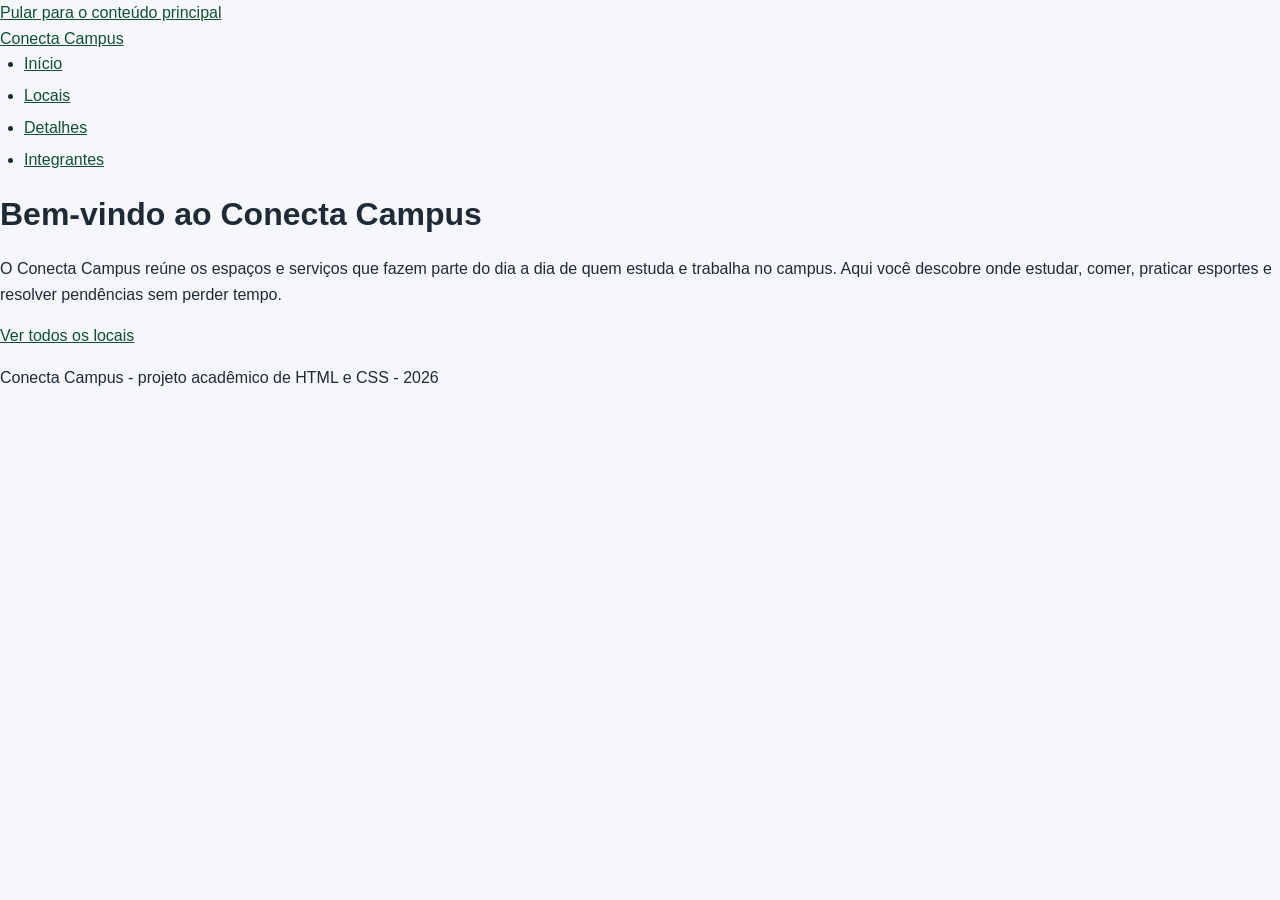
==== index.html @ 3251c841 "comecei a montar a pagina inicial" ====
<!--
INTEGRANTES DO GRUPO
RM574943-ENZO BARBOSA FRASCA
RM575056-EVERSON DOMINGOS JUNIOR
RM575724-JOÃO GABRIEL DA SILVA LEITE
RM574448-CARLOS EDUARDO SCHMIDT COHEN
RM574414-MIGUEL FREIRE TREVISAN
-->
<!DOCTYPE html>
<html lang="pt-BR">
<head>
  <meta charset="UTF-8">
  <meta name="viewport" content="width=device-width, initial-scale=1.0">
  <meta name="description" content="Conecta Campus - apresentação do projeto e dos espaços do campus.">
  <title>Início - Conecta Campus</title>
  <link rel="stylesheet" href="css/style.css">
</head>
<body>

  <a class="pular" href="#conteudo">Pular para o conteúdo principal</a>

  <!-- Cabeçalho (padrão do site) -->
  <header class="cabecalho">
    <div class="container">
      <a href="index.html" class="logo">Conecta <span>Campus</span></a>
      <nav aria-label="Menu principal">
        <ul class="menu">
          <li><a href="index.html" class="ativo">Início</a></li>
          <li><a href="locais.html">Locais</a></li>
          <li><a href="detalhes.html">Detalhes</a></li>
          <li><a href="integrantes.html">Integrantes</a></li>
        </ul>
      </nav>
    </div>
  </header>

  <main id="conteudo">

    <section class="hero">
      <div class="container">
        <h1>Bem-vindo ao Conecta Campus</h1>
        <p>O Conecta Campus reúne os espaços e serviços que fazem parte do dia a dia de quem estuda
        e trabalha no campus. Aqui você descobre onde estudar, comer, praticar esportes e resolver
        pendências sem perder tempo.</p>
        <p><a class="botao" href="locais.html">Ver todos os locais</a></p>
      </div>
    </section>

  </main>

  <!-- Rodapé (padrão do site) -->
  <footer class="rodape">
    <div class="container">
      <p>Conecta Campus - projeto acadêmico de HTML e CSS - 2026</p>
    </div>
  </footer>

</body>
</html>
---- css/style.css ----
/*
INTEGRANTES DO GRUPO
RM574943-ENZO BARBOSA FRASCA
RM575056-EVERSON DOMINGOS JUNIOR
RM575724-JOÃO GABRIEL DA SILVA LEITE
RM574448-CARLOS EDUARDO SCHMIDT COHEN
RM574414-MIGUEL FREIRE TREVISAN
*/

/* Reset */
* {
  margin: 0;
  padding: 0;
  box-sizing: border-box;
}

/* Base da tipografia */
html {
  font-size: 100%;
}

body {
  font-family: Arial, Helvetica, sans-serif;
  font-size: 1rem;
  line-height: 1.6;
  color: #1f2a37;
  background-color: #f5f7fa;
}

h1 {
  font-size: 2rem;
  margin-bottom: 1rem;
}

h2 {
  font-size: 1.5rem;
  margin-bottom: 0.75rem;
}

h3 {
  font-size: 1.15rem;
  margin-bottom: 0.5rem;
}

p {
  margin-bottom: 1rem;
}

ul {
  margin: 0 0 1rem 1.5rem;
}

li {
  margin-bottom: 0.4rem;
}

a {
  color: #0f5132;
}

img {
  display: block;
  max-width: 100%;
}
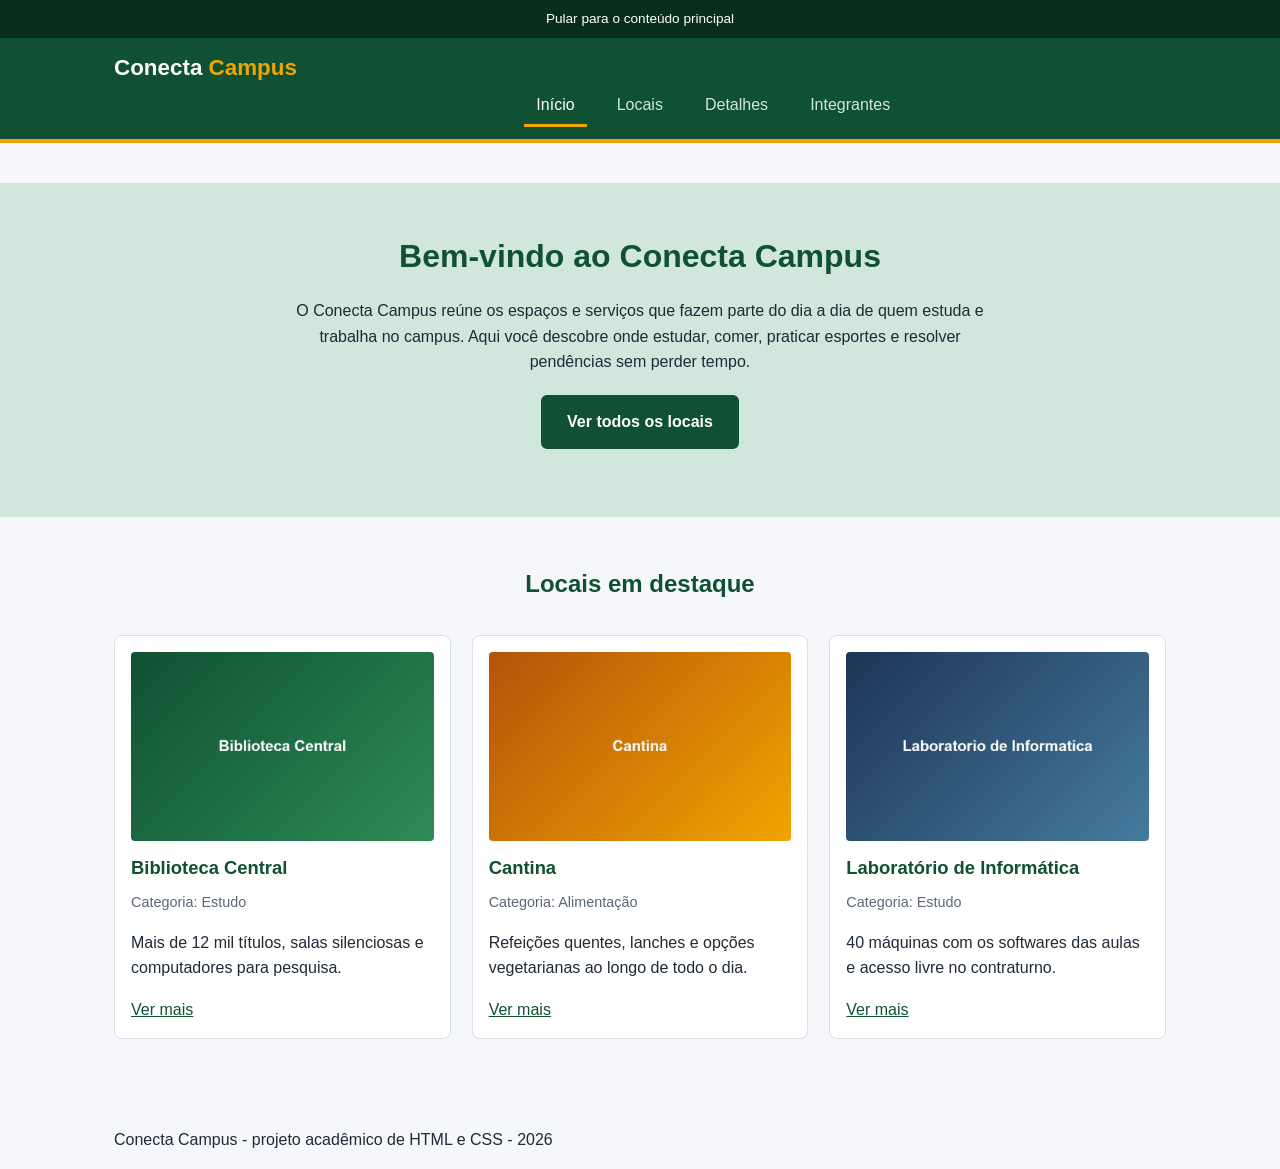
==== commit 87e1fa52: "coloquei os locais em destaque na pagina inicial" ====
--- a/index.html
+++ b/index.html
@@ -46,6 +46,39 @@
       </div>
     </section>
 
+    <section class="destaques">
+      <div class="container">
+        <h2>Locais em destaque</h2>
+        <div class="grade">
+
+          <article class="card">
+            <img src="img/biblioteca.jpg" alt="Estantes de livros e mesas de estudo da Biblioteca Central">
+            <h3>Biblioteca Central</h3>
+            <p class="categoria">Categoria: Estudo</p>
+            <p>Mais de 12 mil títulos, salas silenciosas e computadores para pesquisa.</p>
+            <a href="detalhes.html">Ver mais</a>
+          </article>
+
+          <article class="card">
+            <img src="img/cantina.jpg" alt="Balcão de atendimento e mesas da cantina do campus">
+            <h3>Cantina</h3>
+            <p class="categoria">Categoria: Alimentação</p>
+            <p>Refeições quentes, lanches e opções vegetarianas ao longo de todo o dia.</p>
+            <a href="detalhes.html">Ver mais</a>
+          </article>
+
+          <article class="card">
+            <img src="img/lab-informatica.jpg" alt="Fileiras de computadores do Laboratório de Informática">
+            <h3>Laboratório de Informática</h3>
+            <p class="categoria">Categoria: Estudo</p>
+            <p>40 máquinas com os softwares das aulas e acesso livre no contraturno.</p>
+            <a href="detalhes.html">Ver mais</a>
+          </article>
+
+        </div>
+      </div>
+    </section>
+
   </main>
 
   <!-- Rodapé (padrão do site) -->
--- a/css/style.css
+++ b/css/style.css
@@ -62,3 +62,181 @@
   display: block;
   max-width: 100%;
 }
+
+/* Estrutura geral */
+.container {
+  width: 100%;
+  max-width: 1100px;
+  margin: 0 auto;
+  padding: 0 1.5rem;
+}
+
+#conteudo {
+  display: block;
+  padding: 2.5rem 0;
+}
+
+.pular {
+  display: block;
+  padding: 0.5rem 1rem;
+  background-color: #082e1d;
+  color: #ffffff;
+  font-size: 0.85rem;
+  text-align: center;
+  text-decoration: none;
+}
+
+.pular:hover,
+.pular:focus-visible {
+  background-color: #0f5132;
+  text-decoration: underline;
+}
+
+/* Cabecalho */
+.cabecalho {
+  background-color: #0f5132;
+  border-bottom: 4px solid #f0a500;
+  padding: 0.75rem 0;
+}
+
+.cabecalho .container {
+  font-size: 0;
+}
+
+.logo {
+  display: inline-block;
+  width: 25%;
+  font-size: 1.4rem;
+  font-weight: bold;
+  color: #ffffff;
+  text-decoration: none;
+  vertical-align: middle;
+}
+
+.logo span {
+  color: #f0a500;
+}
+
+.menu {
+  display: inline-block;
+  width: 75%;
+  margin: 0;
+  list-style: none;
+  text-align: right;
+  vertical-align: middle;
+  font-size: 1rem;
+}
+
+.menu li {
+  display: inline-block;
+  margin: 0 0 0 0.75rem;
+}
+
+.menu a {
+  display: inline-block;
+  padding: 0.4rem 0.8rem;
+  color: #d1e7dd;
+  text-decoration: none;
+  border-bottom: 3px solid transparent;
+}
+
+.menu a:hover {
+  color: #ffffff;
+  border-bottom-color: #ffffff;
+}
+
+.menu a:focus-visible {
+  outline: 3px solid #f0a500;
+  outline-offset: 2px;
+}
+
+.menu a.ativo {
+  color: #ffffff;
+  border-bottom-color: #f0a500;
+}
+
+/* Destaque principal */
+.hero {
+  background-color: #d1e7dd;
+  padding: 3rem 0;
+  text-align: center;
+}
+
+.hero h1 {
+  color: #0f5132;
+  margin-bottom: 1rem;
+}
+
+.hero p {
+  max-width: 720px;
+  margin: 0 auto 1.25rem;
+}
+
+.botao {
+  display: inline-block;
+  padding: 0.75em 1.5em;
+  background-color: #0f5132;
+  color: #ffffff;
+  font-size: 1rem;
+  font-weight: bold;
+  text-decoration: none;
+  border: 2px solid #0f5132;
+  border-radius: 6px;
+}
+
+.botao:hover {
+  background-color: #082e1d;
+  border-color: #082e1d;
+}
+
+.botao:focus-visible {
+  outline: 3px solid #f0a500;
+  outline-offset: 2px;
+}
+
+/* Locais em destaque */
+.destaques {
+  padding: 3rem 0 1.5rem;
+}
+
+.destaques h2 {
+  text-align: center;
+  color: #0f5132;
+  margin-bottom: 2rem;
+}
+
+/* Grade de cards (inline-block para ficarem lado a lado) */
+.grade {
+  font-size: 0;
+}
+
+.card {
+  display: inline-block;
+  vertical-align: top;
+  width: 32%;
+  margin: 0 2% 1.5rem 0;
+  padding: 1rem;
+  background-color: #ffffff;
+  border: 1px solid #d7dee6;
+  border-radius: 8px;
+  font-size: 1rem;
+  text-align: left;
+}
+
+.grade .card:nth-child(3n) {
+  margin-right: 0;
+}
+
+.card img {
+  margin-bottom: 0.75rem;
+  border-radius: 4px;
+}
+
+.card h3 {
+  color: #0f5132;
+}
+
+.categoria {
+  color: #5b6776;
+  font-size: 0.9rem;
+}
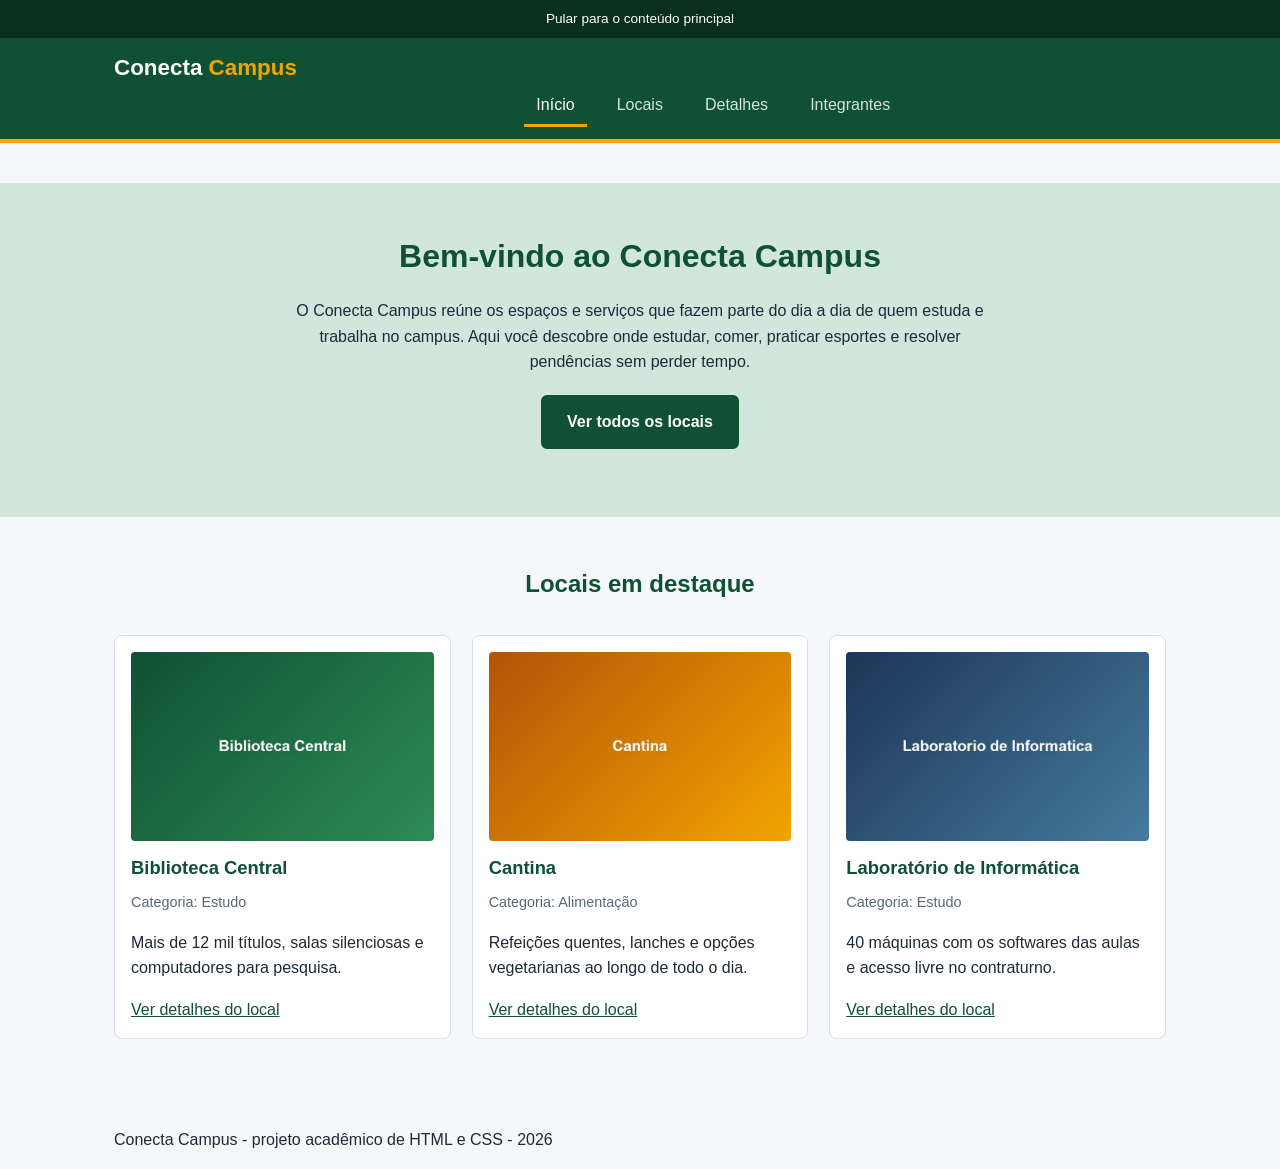
==== commit 8d7452f4: "deixei os links dos cards mais claros" ====
--- a/index.html
+++ b/index.html
@@ -56,7 +56,7 @@
             <h3>Biblioteca Central</h3>
             <p class="categoria">Categoria: Estudo</p>
             <p>Mais de 12 mil títulos, salas silenciosas e computadores para pesquisa.</p>
-            <a href="detalhes.html">Ver mais</a>
+            <a href="detalhes.html">Ver detalhes do local</a>
           </article>
 
           <article class="card">
@@ -64,7 +64,7 @@
             <h3>Cantina</h3>
             <p class="categoria">Categoria: Alimentação</p>
             <p>Refeições quentes, lanches e opções vegetarianas ao longo de todo o dia.</p>
-            <a href="detalhes.html">Ver mais</a>
+            <a href="detalhes.html">Ver detalhes do local</a>
           </article>
 
           <article class="card">
@@ -72,7 +72,7 @@
             <h3>Laboratório de Informática</h3>
             <p class="categoria">Categoria: Estudo</p>
             <p>40 máquinas com os softwares das aulas e acesso livre no contraturno.</p>
-            <a href="detalhes.html">Ver mais</a>
+            <a href="detalhes.html">Ver detalhes do local</a>
           </article>
 
         </div>
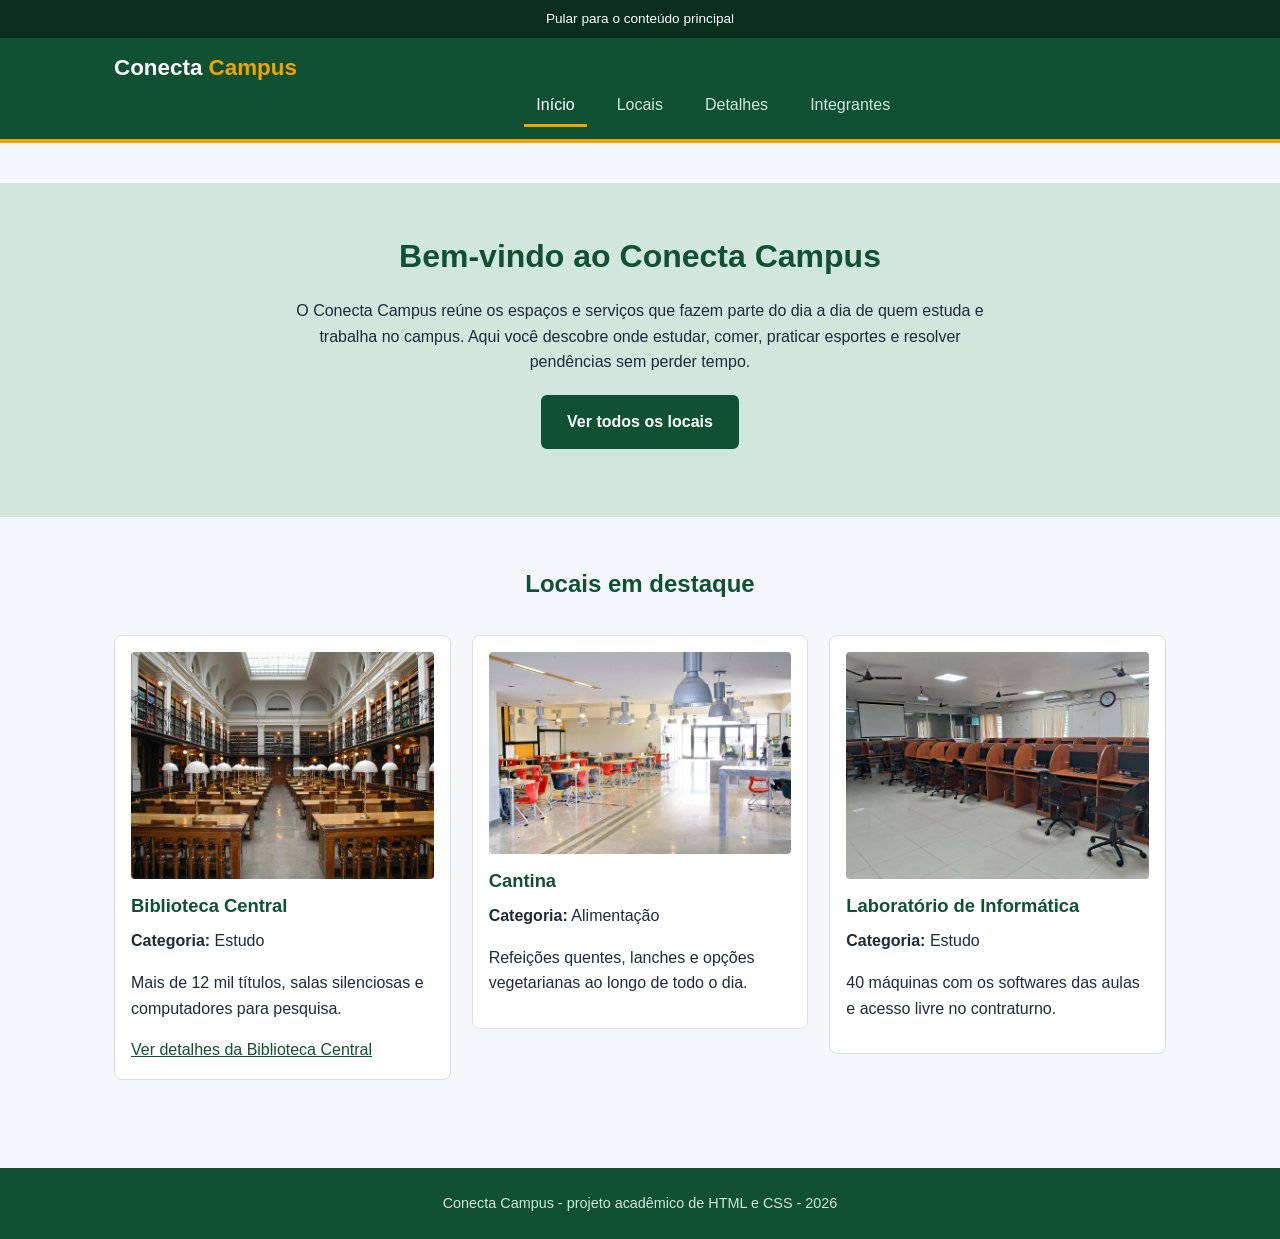
==== commit 8cc35111: "arrumei os links dos locais e o texto dos cards" ====
--- a/index.html
+++ b/index.html
@@ -54,25 +54,23 @@
           <article class="card">
             <img src="img/biblioteca.jpg" alt="Estantes de livros e mesas de estudo da Biblioteca Central">
             <h3>Biblioteca Central</h3>
-            <p class="categoria">Categoria: Estudo</p>
+            <p><strong>Categoria:</strong> Estudo</p>
             <p>Mais de 12 mil títulos, salas silenciosas e computadores para pesquisa.</p>
-            <a href="detalhes.html">Ver detalhes do local</a>
+            <a href="detalhes.html">Ver detalhes da Biblioteca Central</a>
           </article>
 
           <article class="card">
             <img src="img/cantina.jpg" alt="Balcão de atendimento e mesas da cantina do campus">
             <h3>Cantina</h3>
-            <p class="categoria">Categoria: Alimentação</p>
+            <p><strong>Categoria:</strong> Alimentação</p>
             <p>Refeições quentes, lanches e opções vegetarianas ao longo de todo o dia.</p>
-            <a href="detalhes.html">Ver detalhes do local</a>
           </article>
 
           <article class="card">
             <img src="img/lab-informatica.jpg" alt="Fileiras de computadores do Laboratório de Informática">
             <h3>Laboratório de Informática</h3>
-            <p class="categoria">Categoria: Estudo</p>
+            <p><strong>Categoria:</strong> Estudo</p>
             <p>40 máquinas com os softwares das aulas e acesso livre no contraturno.</p>
-            <a href="detalhes.html">Ver detalhes do local</a>
           </article>
 
         </div>
--- a/css/style.css
+++ b/css/style.css
@@ -240,3 +240,137 @@
   color: #5b6776;
   font-size: 0.9rem;
 }
+
+/* Paginas internas */
+.pagina h1 {
+  color: #0f5132;
+  margin-bottom: 1.5rem;
+}
+
+.lista-locais {
+  font-size: 0;
+}
+
+.card-local {
+  display: inline-block;
+  vertical-align: top;
+  width: 48%;
+  margin: 0 3% 1.5rem 0;
+  padding: 1rem;
+  background-color: #ffffff;
+  border: 1px solid #d7dee6;
+  border-radius: 8px;
+  font-size: 1rem;
+}
+
+.lista-locais .card-local:nth-child(2n) {
+  margin-right: 0;
+}
+
+.card-local img {
+  margin-bottom: 0.75rem;
+  border-radius: 4px;
+}
+
+.card-local h2 {
+  color: #0f5132;
+  font-size: 1.25rem;
+}
+
+.card-local p {
+  margin-bottom: 0.4rem;
+}
+
+/* Detalhes do local */
+.detalhes .foto-local {
+  width: 100%;
+  max-width: 640px;
+  margin-bottom: 1.5rem;
+  border: 1px solid #d7dee6;
+  border-radius: 8px;
+}
+
+.detalhes h2 {
+  color: #0f5132;
+  margin-top: 2rem;
+  margin-bottom: 0.75rem;
+}
+
+.detalhes ul {
+  max-width: 640px;
+}
+
+/* Rodape */
+.rodape {
+  background-color: #0f5132;
+  color: #d1e7dd;
+  padding: 1.5rem 0;
+  text-align: center;
+}
+
+.rodape p {
+  margin-bottom: 0;
+  font-size: 0.9rem;
+}
+
+.rodape a {
+  color: #ffffff;
+}
+
+.rodape a:hover,
+.rodape a:focus-visible {
+  color: #f0a500;
+}
+
+/* Integrantes */
+.integrante {
+  display: inline-block;
+  vertical-align: top;
+  width: 32%;
+  margin: 0 2% 1.5rem 0;
+  padding: 1rem;
+  background-color: #ffffff;
+  border: 1px solid #d7dee6;
+  border-radius: 8px;
+  font-size: 1rem;
+  text-align: center;
+}
+
+.grade .integrante:nth-child(3n) {
+  margin-right: 0;
+}
+
+.integrante img {
+  width: 140px;
+  height: auto;
+  margin: 0 auto 0.75rem;
+  border: 3px solid #d1e7dd;
+  border-radius: 8px;
+}
+
+.integrante h2 {
+  color: #0f5132;
+  font-size: 1.15rem;
+}
+
+.integrante .dados {
+  color: #5b6776;
+  font-size: 0.9rem;
+  margin-bottom: 0.5rem;
+}
+
+.integrante .contatos a {
+  display: inline-block;
+  margin: 0.2rem 0.35rem 0;
+  padding: 0.35em 0.6em;
+  border: 1px solid #0f5132;
+  border-radius: 4px;
+  font-size: 0.85rem;
+  text-decoration: none;
+}
+
+.integrante .contatos a:hover,
+.integrante .contatos a:focus-visible {
+  background-color: #0f5132;
+  color: #ffffff;
+}
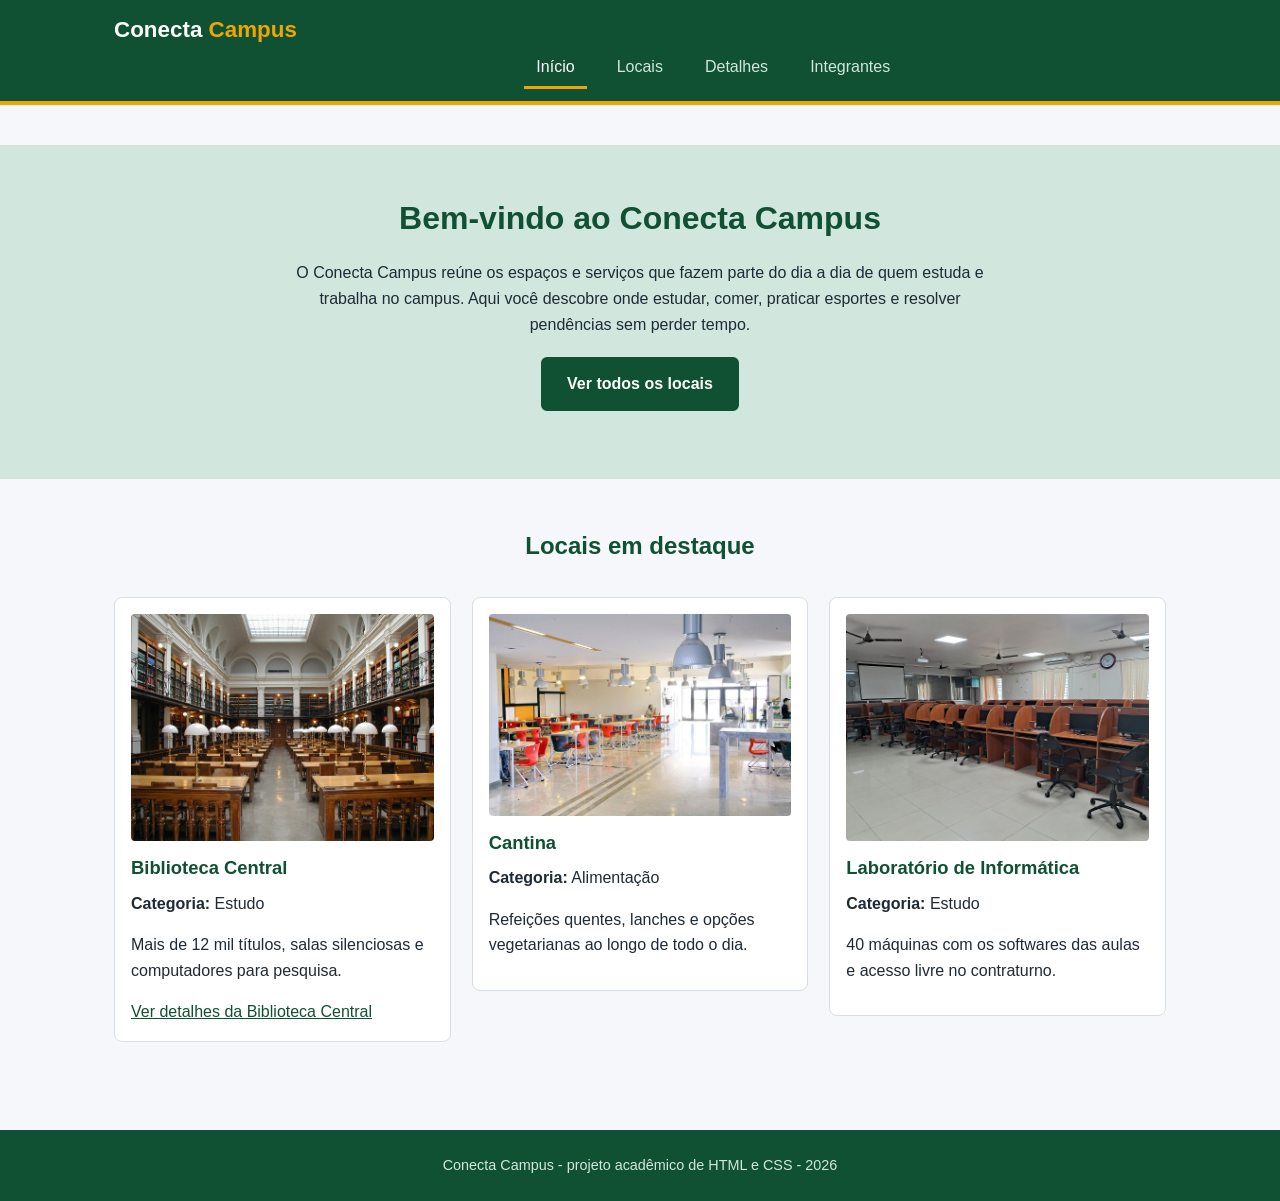
==== commit 0646bf08: "tirei o link de pular e as meta tags que nao eram pedidas" ====
--- a/index.html
+++ b/index.html
@@ -10,14 +10,10 @@
 <html lang="pt-BR">
 <head>
   <meta charset="UTF-8">
-  <meta name="viewport" content="width=device-width, initial-scale=1.0">
-  <meta name="description" content="Conecta Campus - apresentação do projeto e dos espaços do campus.">
   <title>Início - Conecta Campus</title>
   <link rel="stylesheet" href="css/style.css">
 </head>
 <body>
-
-  <a class="pular" href="#conteudo">Pular para o conteúdo principal</a>
 
   <!-- Cabeçalho (padrão do site) -->
   <header class="cabecalho">
--- a/css/style.css
+++ b/css/style.css
@@ -76,22 +76,6 @@
   padding: 2.5rem 0;
 }
 
-.pular {
-  display: block;
-  padding: 0.5rem 1rem;
-  background-color: #082e1d;
-  color: #ffffff;
-  font-size: 0.85rem;
-  text-align: center;
-  text-decoration: none;
-}
-
-.pular:hover,
-.pular:focus-visible {
-  background-color: #0f5132;
-  text-decoration: underline;
-}
-
 /* Cabecalho */
 .cabecalho {
   background-color: #0f5132;
@@ -236,11 +220,6 @@
   color: #0f5132;
 }
 
-.categoria {
-  color: #5b6776;
-  font-size: 0.9rem;
-}
-
 /* Paginas internas */
 .pagina h1 {
   color: #0f5132;
@@ -313,15 +292,6 @@
   font-size: 0.9rem;
 }
 
-.rodape a {
-  color: #ffffff;
-}
-
-.rodape a:hover,
-.rodape a:focus-visible {
-  color: #f0a500;
-}
-
 /* Integrantes */
 .integrante {
   display: inline-block;
@@ -374,3 +344,9 @@
   background-color: #0f5132;
   color: #ffffff;
 }
+
+/* Foco visivel em qualquer link do site */
+a:focus-visible {
+  outline: 3px solid #f0a500;
+  outline-offset: 2px;
+}
